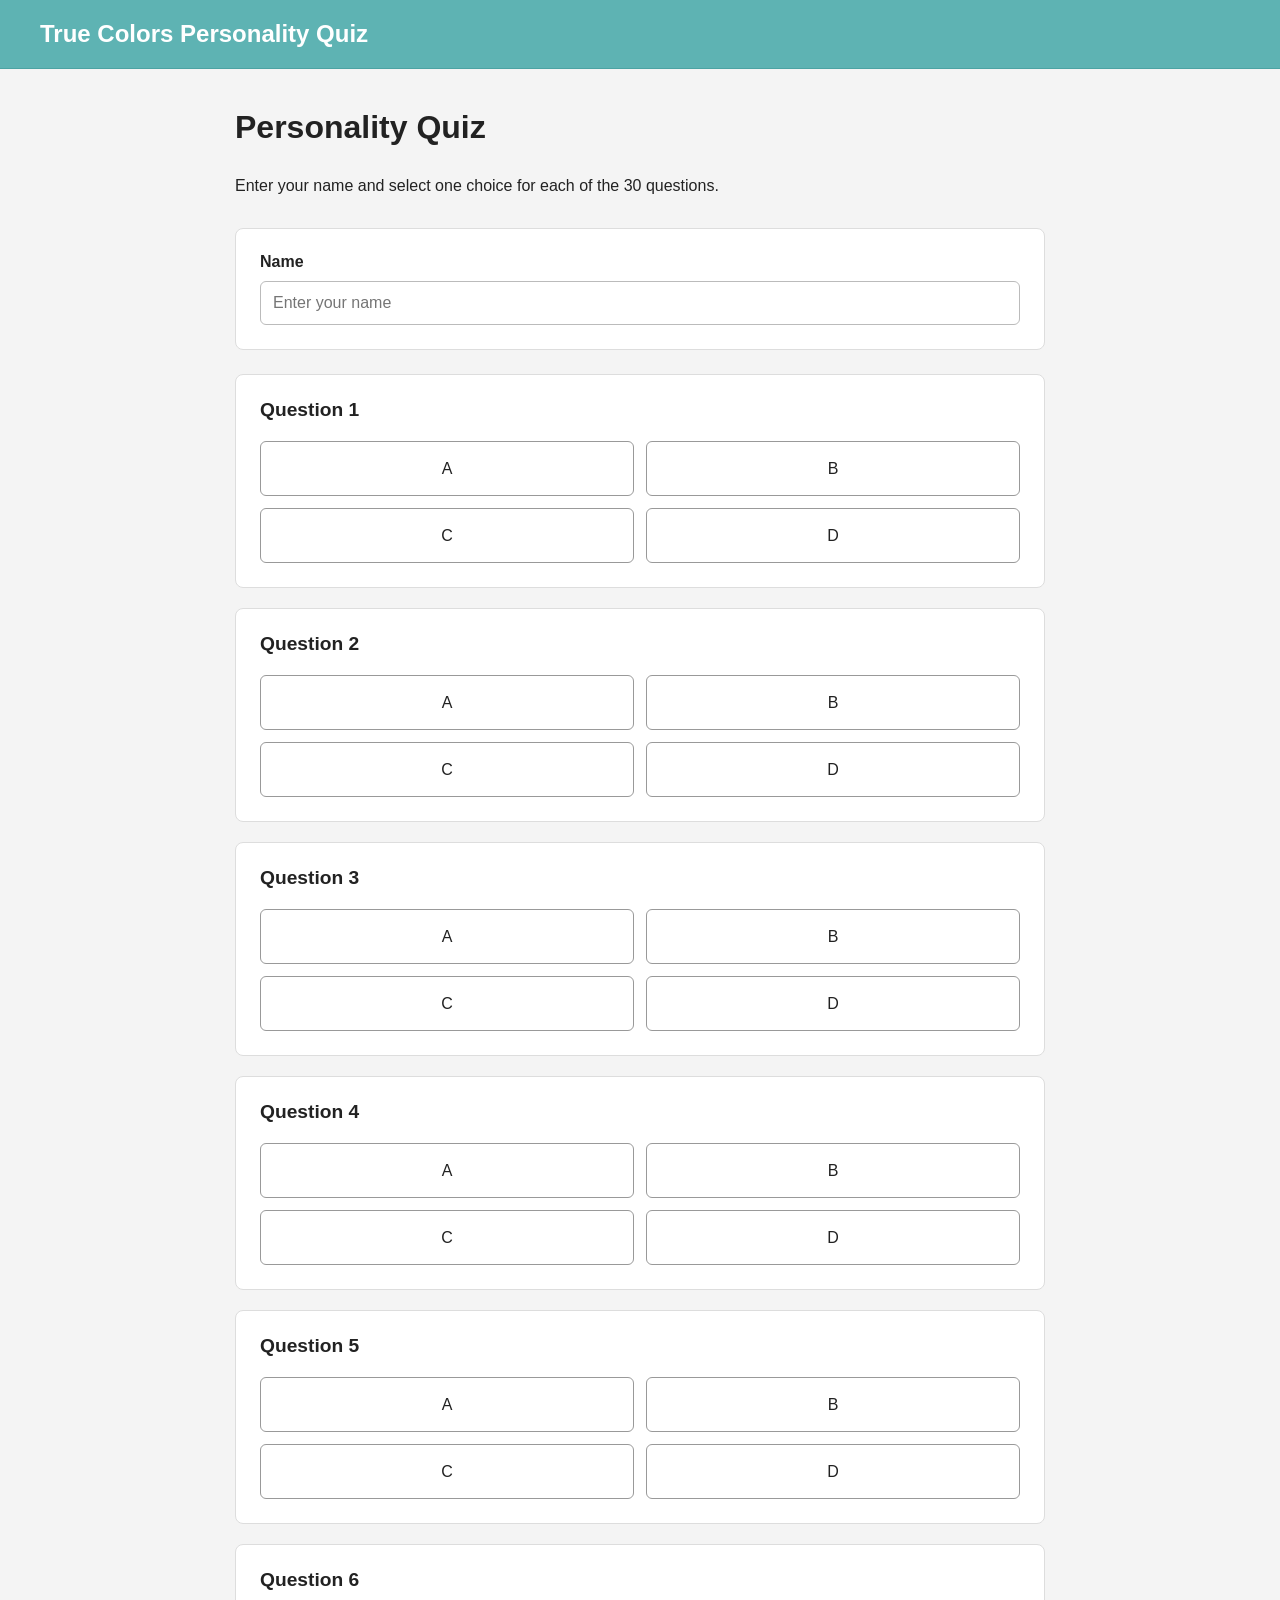
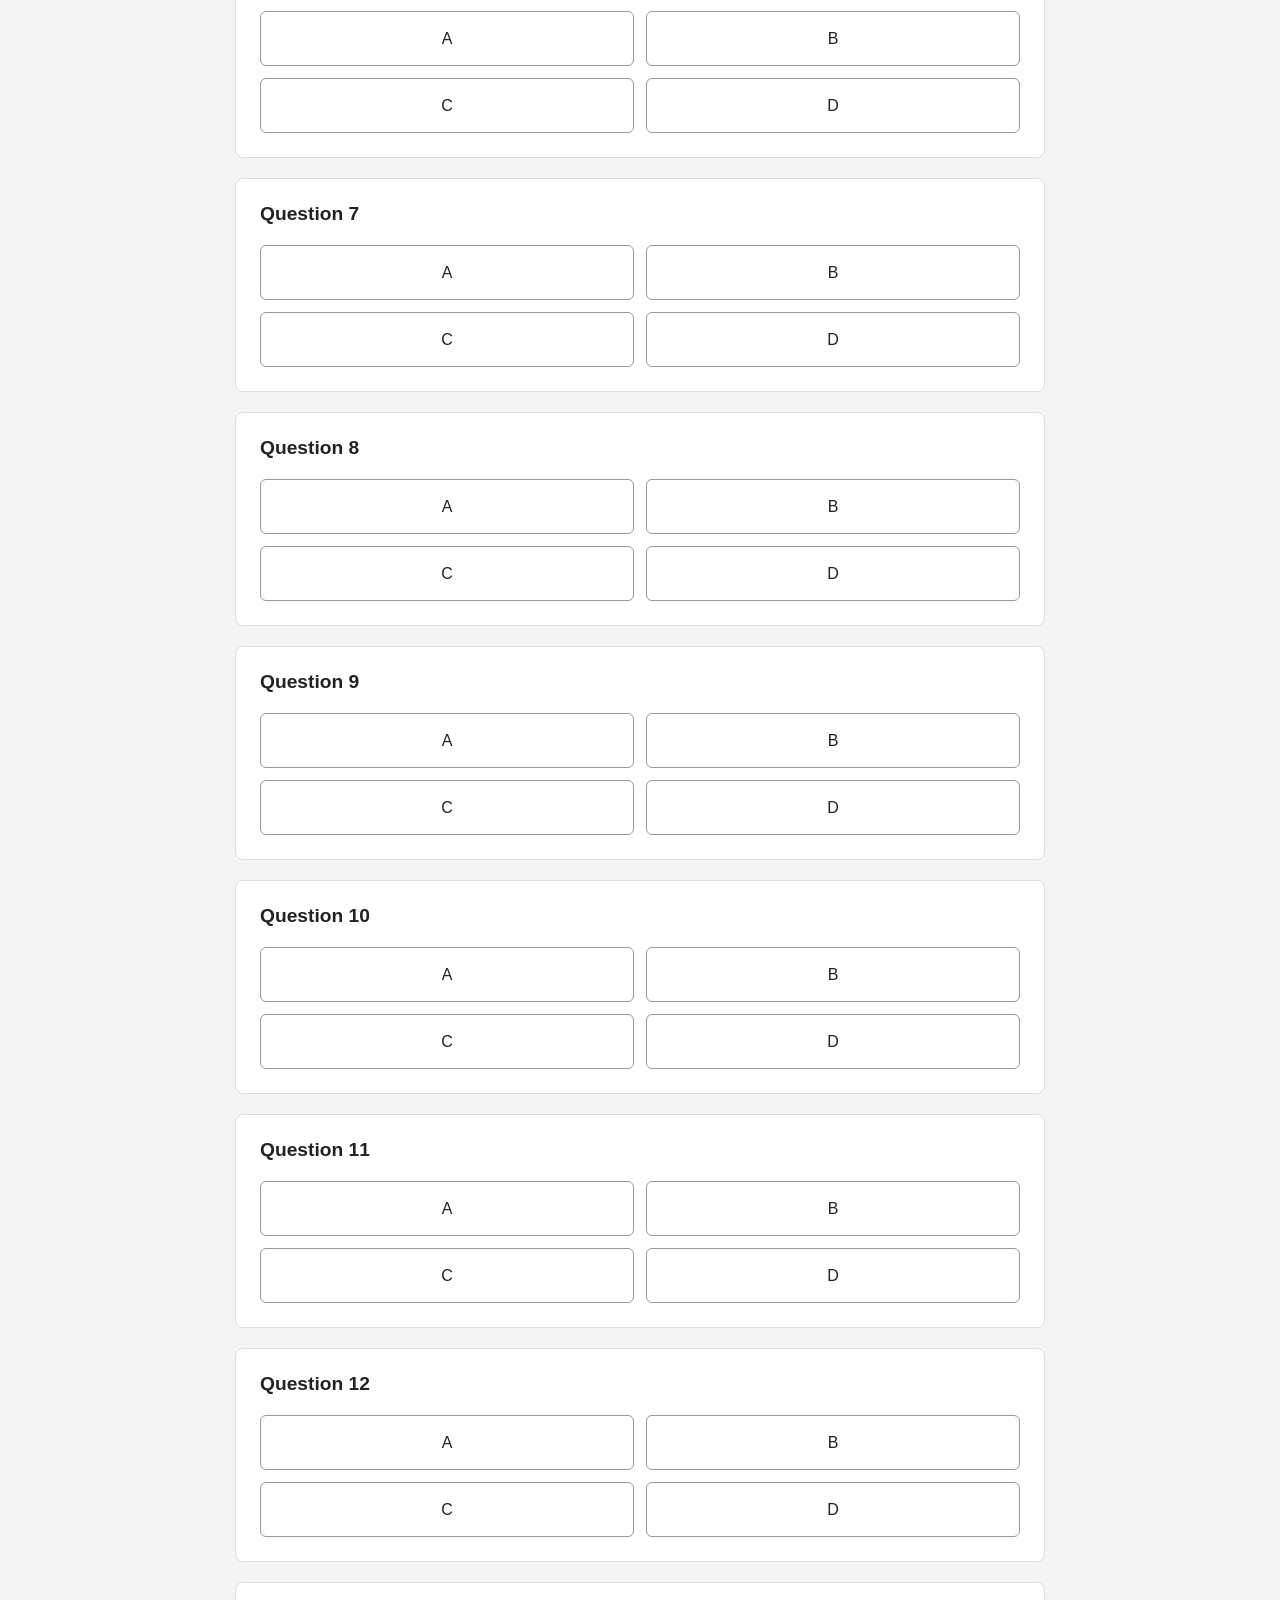
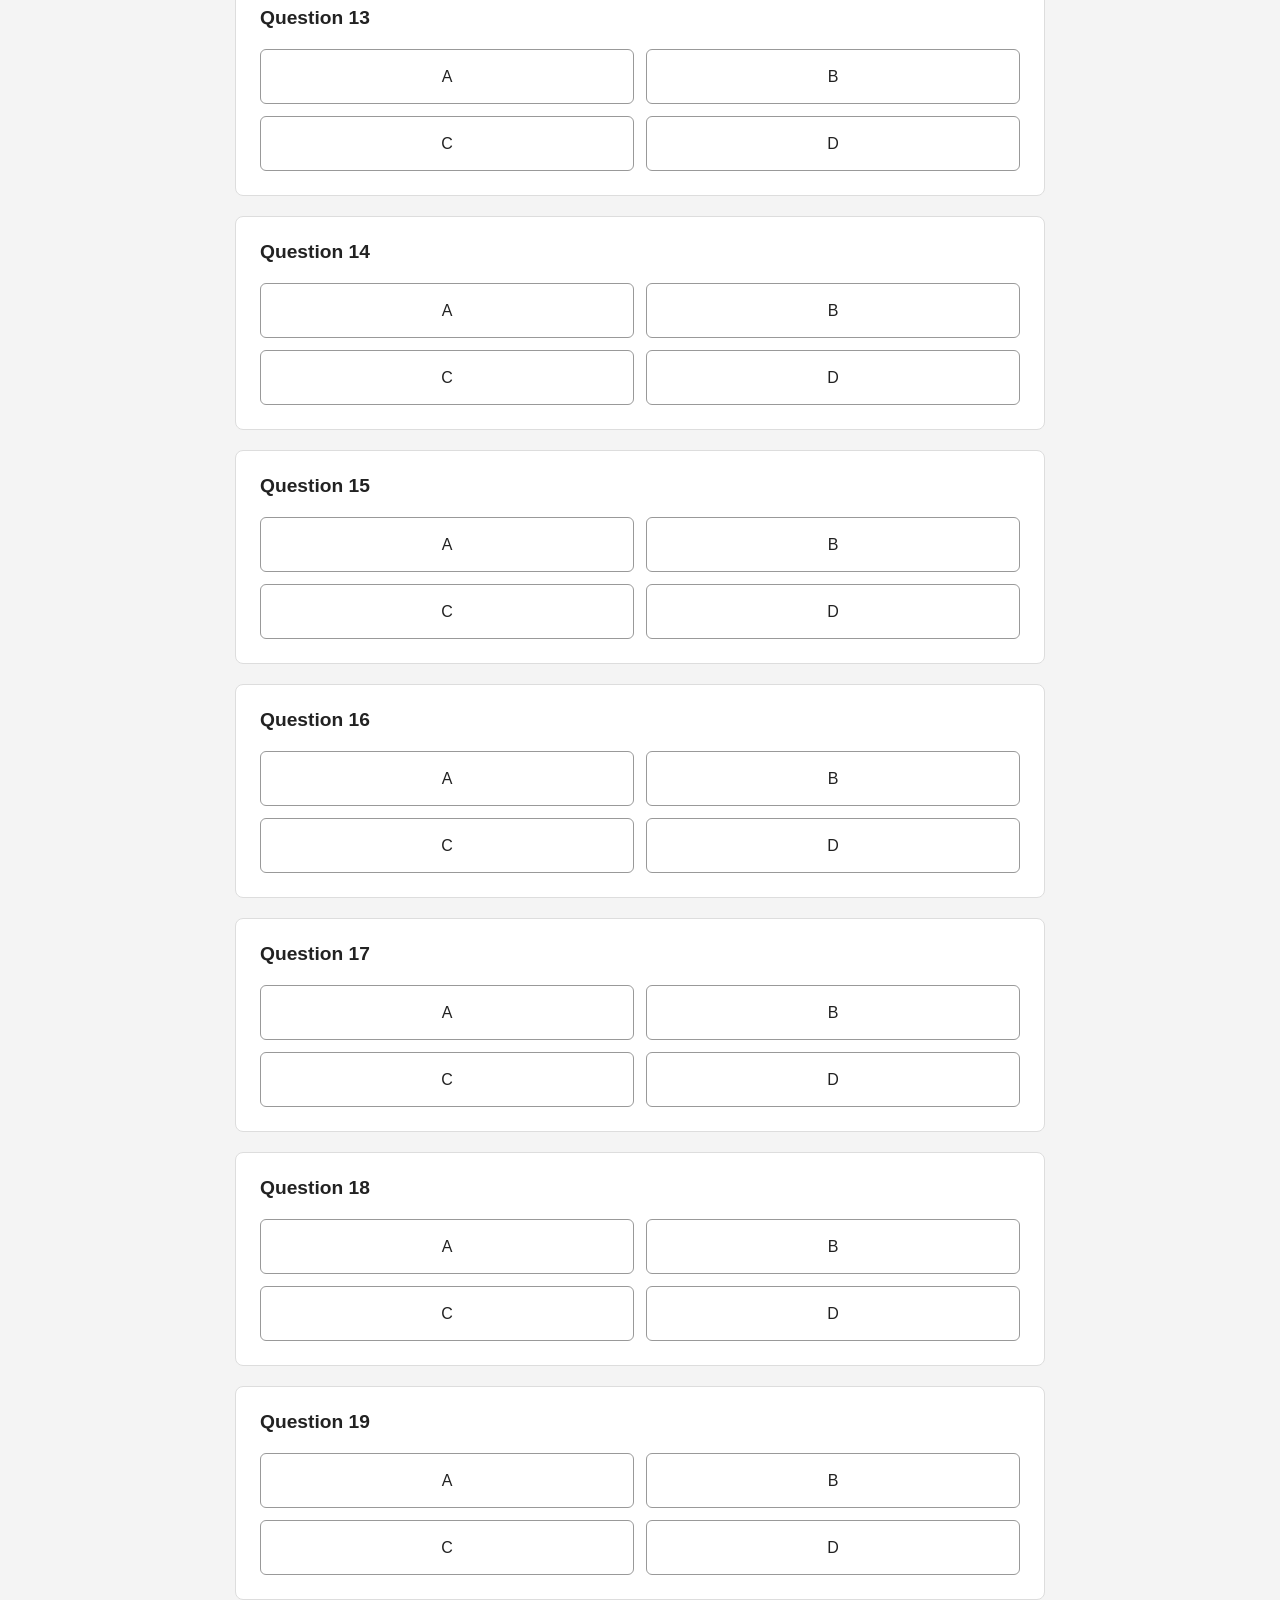
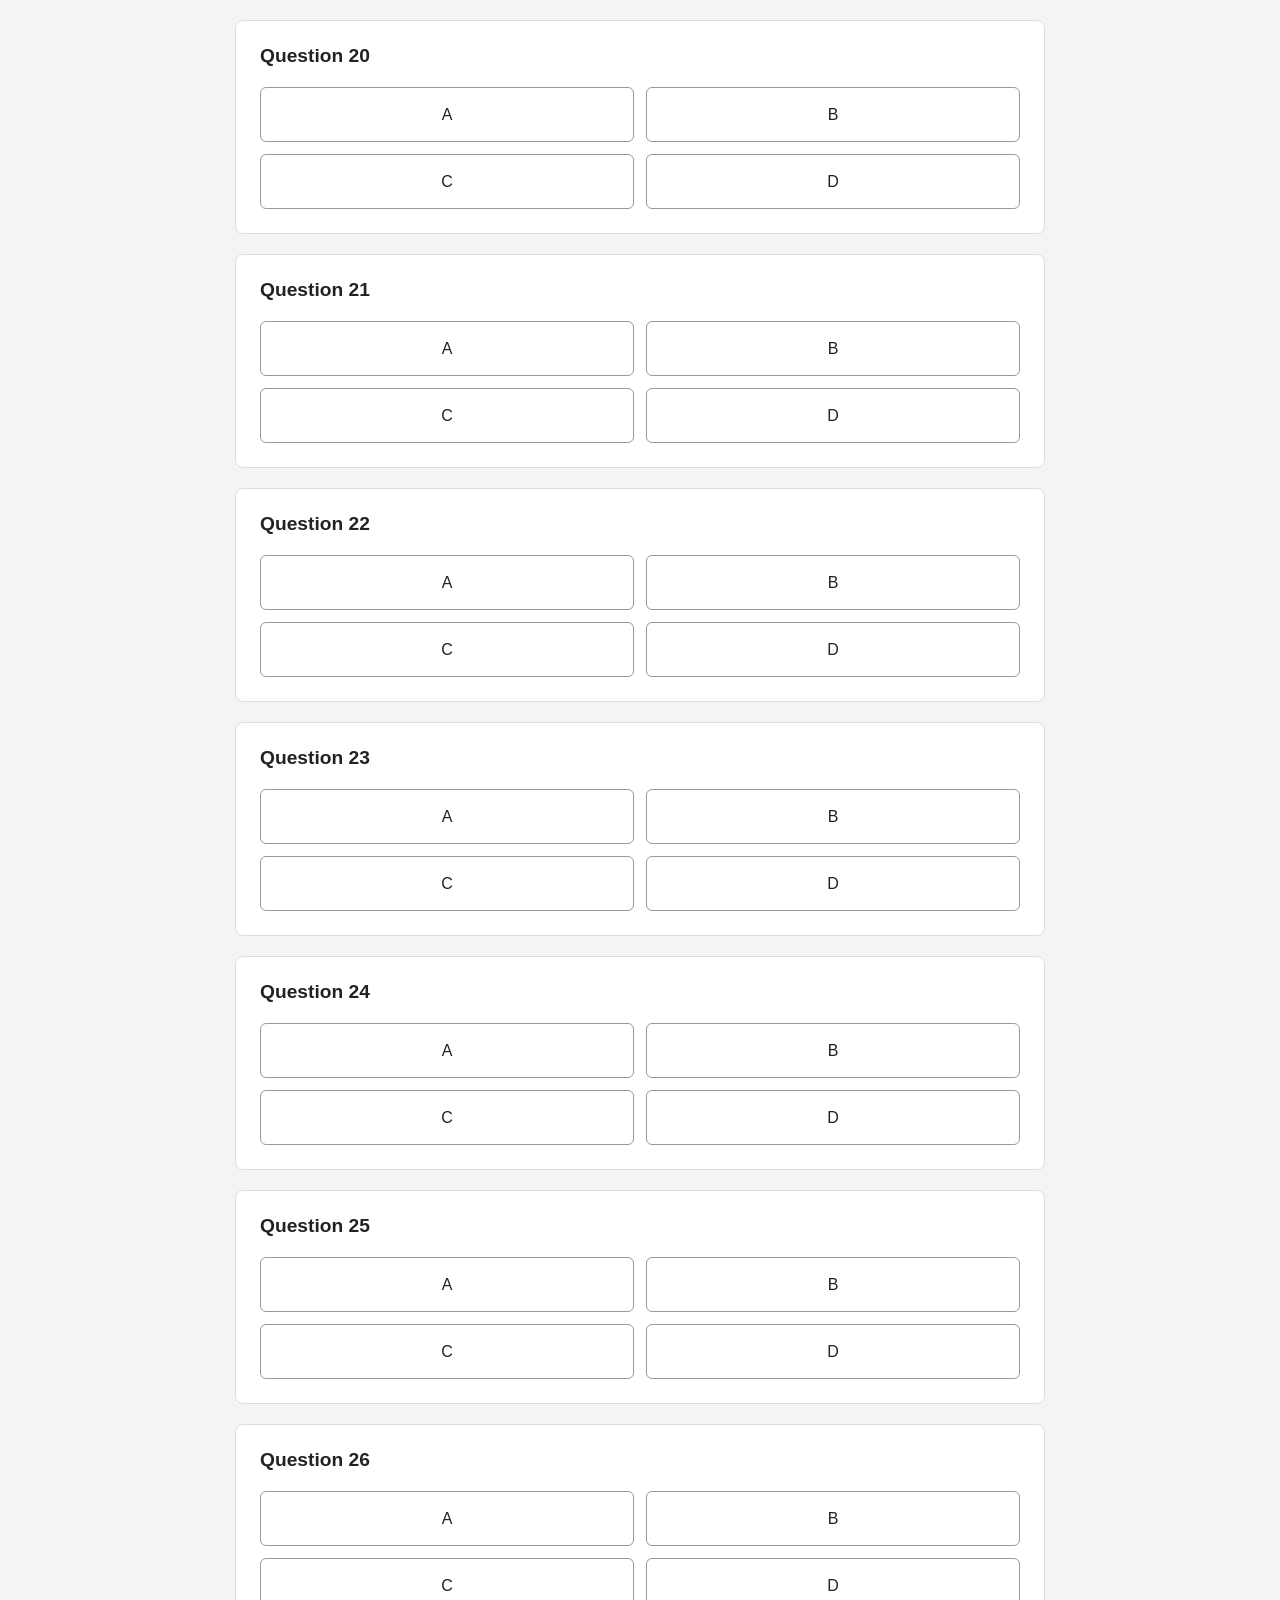
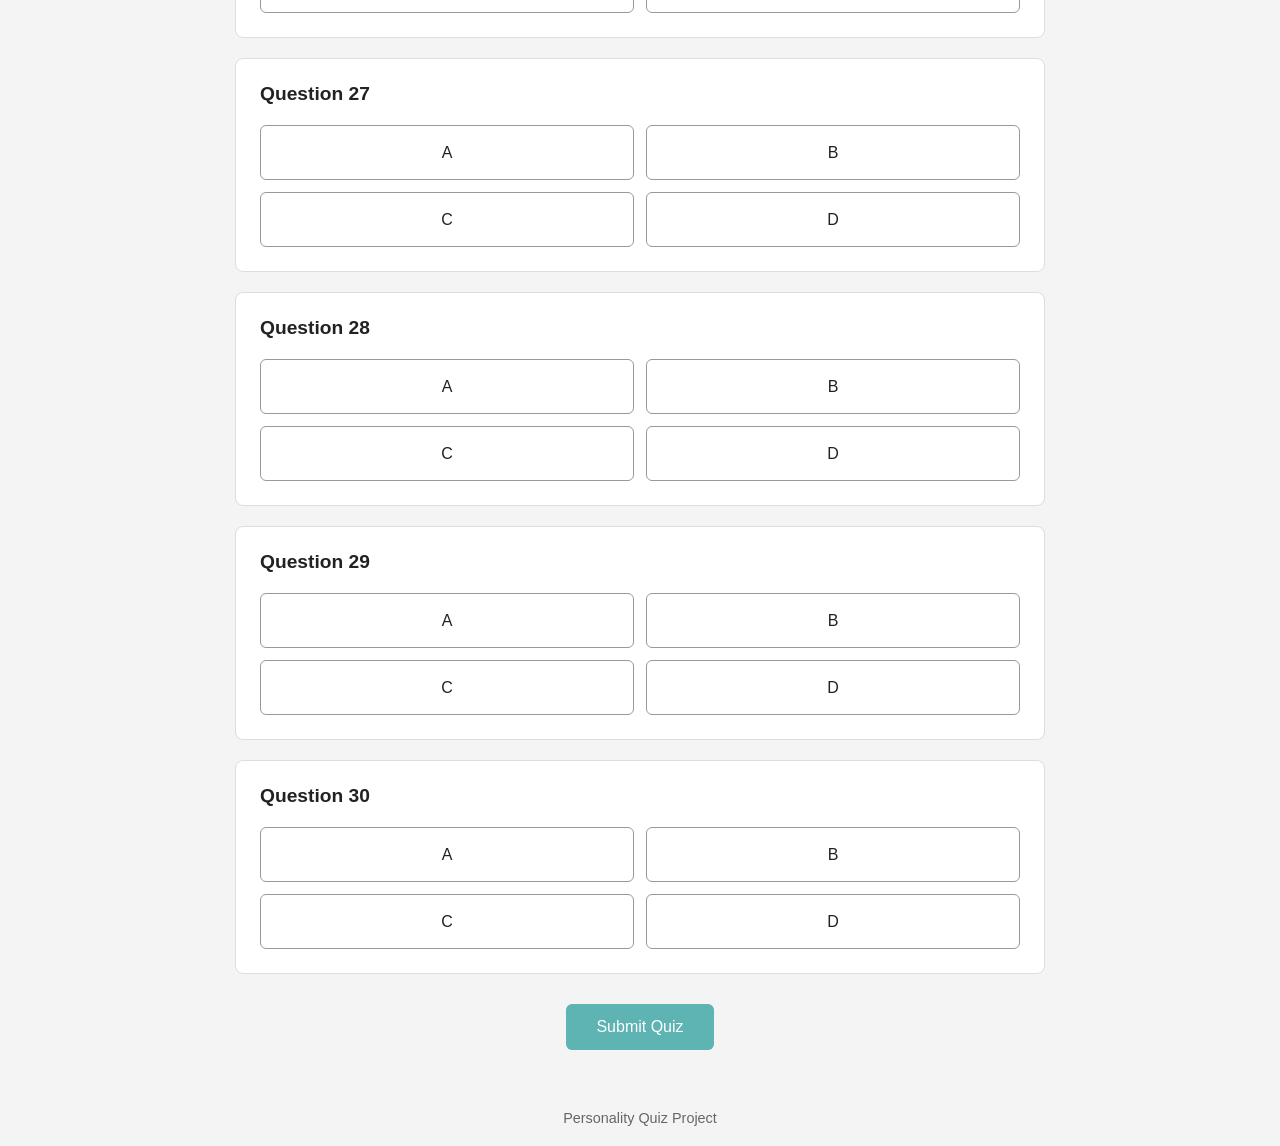
==== ui/quiz.html @ 46841b08 "Add mockup html files" ====
<!DOCTYPE html>
<html lang="en">
<head>
    <meta charset="UTF-8">
    <meta name="viewport" content="width=device-width, initial-scale=1.0">
    <title>True Colors Personality Quiz</title>
    <link rel="stylesheet" href="styles.css">
</head>

<body>
    <header>
        <h1>True Colors Personality Quiz</h1>
    </header>
    <main class="quiz-main">
        <section class="quiz-heading">
            <h2>Personality Quiz</h2>
            <p>
                Enter your name and select one choice for each of the 30 questions.
            </p>
        </section>

        <section class="name-section">
            <label for="name">Name</label>
            <input type="text" id="name" name="name" placeholder="Enter your name">
        </section>
            <section class="question-card">
                <h2>Question 1</h2>

                <div class="choices">
                    <button type="button" class="choice-button">A</button>
                    <button type="button" class="choice-button">B</button>
                    <button type="button" class="choice-button">C</button>
                    <button type="button" class="choice-button">D</button>
                </div>
            </section>

            <section class="question-card">
                <h2>Question 2</h2>

                <div class="choices">
                    <button type="button" class="choice-button">A</button>
                    <button type="button" class="choice-button">B</button>
                    <button type="button" class="choice-button">C</button>
                    <button type="button" class="choice-button">D</button>
                </div>
            </section>

            <section class="question-card">
                <h2>Question 3</h2>

                <div class="choices">
                    <button type="button" class="choice-button">A</button>
                    <button type="button" class="choice-button">B</button>
                    <button type="button" class="choice-button">C</button>
                    <button type="button" class="choice-button">D</button>
                </div>
            </section>

            <section class="question-card">
                <h2>Question 4</h2>

                <div class="choices">
                    <button type="button" class="choice-button">A</button>
                    <button type="button" class="choice-button">B</button>
                    <button type="button" class="choice-button">C</button>
                    <button type="button" class="choice-button">D</button>
                </div>
            </section>

            <section class="question-card">
                <h2>Question 5</h2>

                <div class="choices">
                    <button type="button" class="choice-button">A</button>
                    <button type="button" class="choice-button">B</button>
                    <button type="button" class="choice-button">C</button>
                    <button type="button" class="choice-button">D</button>
                </div>
            </section>

            <section class="question-card">
                <h2>Question 6</h2>

                <div class="choices">
                    <button type="button" class="choice-button">A</button>
                    <button type="button" class="choice-button">B</button>
                    <button type="button" class="choice-button">C</button>
                    <button type="button" class="choice-button">D</button>
                </div>
            </section>

            <section class="question-card">
                <h2>Question 7</h2>

                <div class="choices">
                    <button type="button" class="choice-button">A</button>
                    <button type="button" class="choice-button">B</button>
                    <button type="button" class="choice-button">C</button>
                    <button type="button" class="choice-button">D</button>
                </div>
            </section>

            <section class="question-card">
                <h2>Question 8</h2>

                <div class="choices">
                    <button type="button" class="choice-button">A</button>
                    <button type="button" class="choice-button">B</button>
                    <button type="button" class="choice-button">C</button>
                    <button type="button" class="choice-button">D</button>
                </div>
            </section>

            <section class="question-card">
                <h2>Question 9</h2>

                <div class="choices">
                    <button type="button" class="choice-button">A</button>
                    <button type="button" class="choice-button">B</button>
                    <button type="button" class="choice-button">C</button>
                    <button type="button" class="choice-button">D</button>
                </div>
            </section>

            <section class="question-card">
                <h2>Question 10</h2>

                <div class="choices">
                    <button type="button" class="choice-button">A</button>
                    <button type="button" class="choice-button">B</button>
                    <button type="button" class="choice-button">C</button>
                    <button type="button" class="choice-button">D</button>
                </div>
            </section>

            <section class="question-card">
                <h2>Question 11</h2>

                <div class="choices">
                    <button type="button" class="choice-button">A</button>
                    <button type="button" class="choice-button">B</button>
                    <button type="button" class="choice-button">C</button>
                    <button type="button" class="choice-button">D</button>
                </div>
            </section>

            <section class="question-card">
                <h2>Question 12</h2>

                <div class="choices">
                    <button type="button" class="choice-button">A</button>
                    <button type="button" class="choice-button">B</button>
                    <button type="button" class="choice-button">C</button>
                    <button type="button" class="choice-button">D</button>
                </div>
            </section>

            <section class="question-card">
                <h2>Question 13</h2>

                <div class="choices">
                    <button type="button" class="choice-button">A</button>
                    <button type="button" class="choice-button">B</button>
                    <button type="button" class="choice-button">C</button>
                    <button type="button" class="choice-button">D</button>
                </div>
            </section>

            <section class="question-card">
                <h2>Question 14</h2>

                <div class="choices">
                    <button type="button" class="choice-button">A</button>
                    <button type="button" class="choice-button">B</button>
                    <button type="button" class="choice-button">C</button>
                    <button type="button" class="choice-button">D</button>
                </div>
            </section>

            <section class="question-card">
                <h2>Question 15</h2>

                <div class="choices">
                    <button type="button" class="choice-button">A</button>
                    <button type="button" class="choice-button">B</button>
                    <button type="button" class="choice-button">C</button>
                    <button type="button" class="choice-button">D</button>
                </div>
            </section>

            <section class="question-card">
                <h2>Question 16</h2>

                <div class="choices">
                    <button type="button" class="choice-button">A</button>
                    <button type="button" class="choice-button">B</button>
                    <button type="button" class="choice-button">C</button>
                    <button type="button" class="choice-button">D</button>
                </div>
            </section>

            <section class="question-card">
                <h2>Question 17</h2>

                <div class="choices">
                    <button type="button" class="choice-button">A</button>
                    <button type="button" class="choice-button">B</button>
                    <button type="button" class="choice-button">C</button>
                    <button type="button" class="choice-button">D</button>
                </div>
            </section>

            <section class="question-card">
                <h2>Question 18</h2>

                <div class="choices">
                    <button type="button" class="choice-button">A</button>
                    <button type="button" class="choice-button">B</button>
                    <button type="button" class="choice-button">C</button>
                    <button type="button" class="choice-button">D</button>
                </div>
            </section>

            <section class="question-card">
                <h2>Question 19</h2>

                <div class="choices">
                    <button type="button" class="choice-button">A</button>
                    <button type="button" class="choice-button">B</button>
                    <button type="button" class="choice-button">C</button>
                    <button type="button" class="choice-button">D</button>
                </div>
            </section>

            <section class="question-card">
                <h2>Question 20</h2>

                <div class="choices">
                    <button type="button" class="choice-button">A</button>
                    <button type="button" class="choice-button">B</button>
                    <button type="button" class="choice-button">C</button>
                    <button type="button" class="choice-button">D</button>
                </div>
            </section>

            <section class="question-card">
                <h2>Question 21</h2>

                <div class="choices">
                    <button type="button" class="choice-button">A</button>
                    <button type="button" class="choice-button">B</button>
                    <button type="button" class="choice-button">C</button>
                    <button type="button" class="choice-button">D</button>
                </div>
            </section>

            <section class="question-card">
                <h2>Question 22</h2>

                <div class="choices">
                    <button type="button" class="choice-button">A</button>
                    <button type="button" class="choice-button">B</button>
                    <button type="button" class="choice-button">C</button>
                    <button type="button" class="choice-button">D</button>
                </div>
            </section>

            <section class="question-card">
                <h2>Question 23</h2>

                <div class="choices">
                    <button type="button" class="choice-button">A</button>
                    <button type="button" class="choice-button">B</button>
                    <button type="button" class="choice-button">C</button>
                    <button type="button" class="choice-button">D</button>
                </div>
            </section>

            <section class="question-card">
                <h2>Question 24</h2>

                <div class="choices">
                    <button type="button" class="choice-button">A</button>
                    <button type="button" class="choice-button">B</button>
                    <button type="button" class="choice-button">C</button>
                    <button type="button" class="choice-button">D</button>
                </div>
            </section>

            <section class="question-card">
                <h2>Question 25</h2>

                <div class="choices">
                    <button type="button" class="choice-button">A</button>
                    <button type="button" class="choice-button">B</button>
                    <button type="button" class="choice-button">C</button>
                    <button type="button" class="choice-button">D</button>
                </div>
            </section>

            <section class="question-card">
                <h2>Question 26</h2>

                <div class="choices">
                    <button type="button" class="choice-button">A</button>
                    <button type="button" class="choice-button">B</button>
                    <button type="button" class="choice-button">C</button>
                    <button type="button" class="choice-button">D</button>
                </div>
            </section>

            <section class="question-card">
                <h2>Question 27</h2>

                <div class="choices">
                    <button type="button" class="choice-button">A</button>
                    <button type="button" class="choice-button">B</button>
                    <button type="button" class="choice-button">C</button>
                    <button type="button" class="choice-button">D</button>
                </div>
            </section>

            <section class="question-card">
                <h2>Question 28</h2>

                <div class="choices">
                    <button type="button" class="choice-button">A</button>
                    <button type="button" class="choice-button">B</button>
                    <button type="button" class="choice-button">C</button>
                    <button type="button" class="choice-button">D</button>
                </div>
            </section>

            <section class="question-card">
                <h2>Question 29</h2>

                <div class="choices">
                    <button type="button" class="choice-button">A</button>
                    <button type="button" class="choice-button">B</button>
                    <button type="button" class="choice-button">C</button>
                    <button type="button" class="choice-button">D</button>
                </div>
            </section>

            <section class="question-card">
                <h2>Question 30</h2>

                <div class="choices">
                    <button type="button" class="choice-button">A</button>
                    <button type="button" class="choice-button">B</button>
                    <button type="button" class="choice-button">C</button>
                    <button type="button" class="choice-button">D</button>
                </div>
            </section>

        <div class="submit-area">
            <button type="button" class="submit-button">Submit Quiz</button>
        </div>
    </main>

    <footer>
        Personality Quiz Project
    </footer>
</body>
</html>
---- ui/styles.css ----
* {
	box-sizing: border-box;
}

body {
	margin: 0;
	font-family: Arial, sans-serif;
	background-color: #f4f4f4;
	color: #222222;
}

header {
	background-color: #5eb3b3;
	border-bottom: 1px solid #4ca3a3;
	padding: 20px 40px;
}

header h1 {
	margin: 0;
	font-size: 1.5rem;
	color: #ffffff;
}

main {
	min-height: calc(100vh - 140px);
	display: flex;
	align-items: center;
	justify-content: center;
	padding: 40px 20px;
}

.welcome-card {
	width: 100%;
	max-width: 700px;
	background-color: #ffffff;
	border: 1px solid #dddddd;
	border-radius: 8px;
	padding: 40px;
	text-align: center;
}

.welcome-card h2 {
	margin-top: 0;
	font-size: 2rem;
}

.welcome-card p {
	line-height: 1.6;
	margin: 16px 0;
}

.quiz-details {
	margin: 30px 0;
	text-align: left;
}

.quiz-details h3 {
	margin-bottom: 10px;
}

.quiz-details ul {
	margin: 0;
	padding-left: 22px;
}

.quiz-details li {
	margin-bottom: 8px;
}

.start-button {
	display: inline-block;
	margin-top: 10px;
	padding: 12px 24px;
	border: none;
	border-radius: 6px;
	background-color: #5eb3b3;
	color: #ffffff;
	font-size: 1rem;
	cursor: default;
}

footer {
	text-align: center;
	padding: 20px;
	color: #666666;
	font-size: 0.9rem;
}

main {
	width: 100%;
	max-width: 850px;
	margin: 0 auto;
	padding: 40px 20px;
}

.quiz-main {
	display: block;
	min-height: 0;
}

.quiz-heading {
	margin-bottom: 30px;
}

.quiz-heading h2 {
	margin-top: 0;
	font-size: 2rem;
}

.quiz-heading p {
	line-height: 1.6;
}

.name-section {
	background-color: #ffffff;
	border: 1px solid #dddddd;
	border-radius: 8px;
	padding: 24px;
	margin-bottom: 24px;
}

.name-section label {
	display: block;
	font-weight: bold;
	margin-bottom: 10px;
}

.name-section input {
	width: 100%;
	padding: 12px;
	border: 1px solid #bbbbbb;
	border-radius: 6px;
	font-size: 1rem;
}

.question-card {
	background-color: #ffffff;
	border: 1px solid #dddddd;
	border-radius: 8px;
	padding: 24px;
	margin-bottom: 20px;
}

.question-card h2 {
	margin-top: 0;
	margin-bottom: 20px;
	font-size: 1.2rem;
}

.choices {
	display: grid;
	grid-template-columns: repeat(2, 1fr);
	gap: 12px;
}

.choice-button {
	min-height: 55px;
	padding: 12px;
	border: 1px solid #999999;
	border-radius: 6px;
	background-color: #ffffff;
	color: #222222;
	font-size: 1rem;
	cursor: default;
}

.submit-area {
	text-align: center;
	margin-top: 30px;
}

.submit-button {
	padding: 14px 30px;
	border: none;
	border-radius: 6px;
	background-color: #5eb3b3;
	color: #ffffff;
	font-size: 1rem;
	cursor: default;
}

@media (max-width: 600px) {
	header {
		padding: 18px 20px;
	}

	.choices {
		grid-template-columns: repeat(2, 1fr);
	}
}

.results-main {
	display: flex;
	align-items: center;
	justify-content: center;
	min-height: calc(100vh - 140px);
}

.results-card {
	width: 100%;
	max-width: 700px;
	background-color: #ffffff;
	border: 1px solid #dddddd;
	border-radius: 8px;
	padding: 40px;
	text-align: center;
}

.results-card h2 {
	margin-top: 0;
	margin-bottom: 16px;
	font-size: 2rem;
}

.personality-result {
	margin: 24px 0;
	font-size: 2.2rem;
	color: #5eb3b3;
}

.results-card p {
	line-height: 1.6;
	margin: 16px 0;
}

.stats-button {
	display: inline-block;
	margin-top: 20px;
	padding: 12px 24px;
	border: none;
	border-radius: 6px;
	background-color: #5eb3b3;
	color: #ffffff;
	font-size: 1rem;
	cursor: default;
}

.statistics-main {
	display: block;
	width: 100%;
	max-width: 900px;
	margin: 0 auto;
	padding: 40px 20px;
}

.statistics-heading {
	text-align: center;
	margin-bottom: 30px;
}

.statistics-heading h2 {
	margin-top: 0;
	font-size: 2rem;
}

.statistics-heading p {
	line-height: 1.6;
}

.statistics-grid {
	display: grid;
	grid-template-columns: repeat(2, 1fr);
	gap: 20px;
}

.stat-card {
	background-color: #ffffff;
	border: 1px solid #dddddd;
	border-radius: 8px;
	padding: 28px;
	text-align: center;
}

.stat-card h3 {
	margin-top: 0;
	margin-bottom: 12px;
	font-size: 1.5rem;
}

.stat-percentage {
	margin: 0;
	font-size: 2.4rem;
	font-weight: bold;
}

.blue-stat {
	border-top: 6px solid #4f86c6;
}

.green-stat {
	border-top: 6px solid #5aa469;
}

.yellow-stat {
	border-top: 6px solid #e0b84f;
}

.orange-stat {
	border-top: 6px solid #e58b45;
}

.statistics-note {
	margin-top: 30px;
	text-align: center;
	color: #666666;
}

@media (max-width: 600px) {
	.statistics-grid {
		grid-template-columns: 1fr;
	}
}
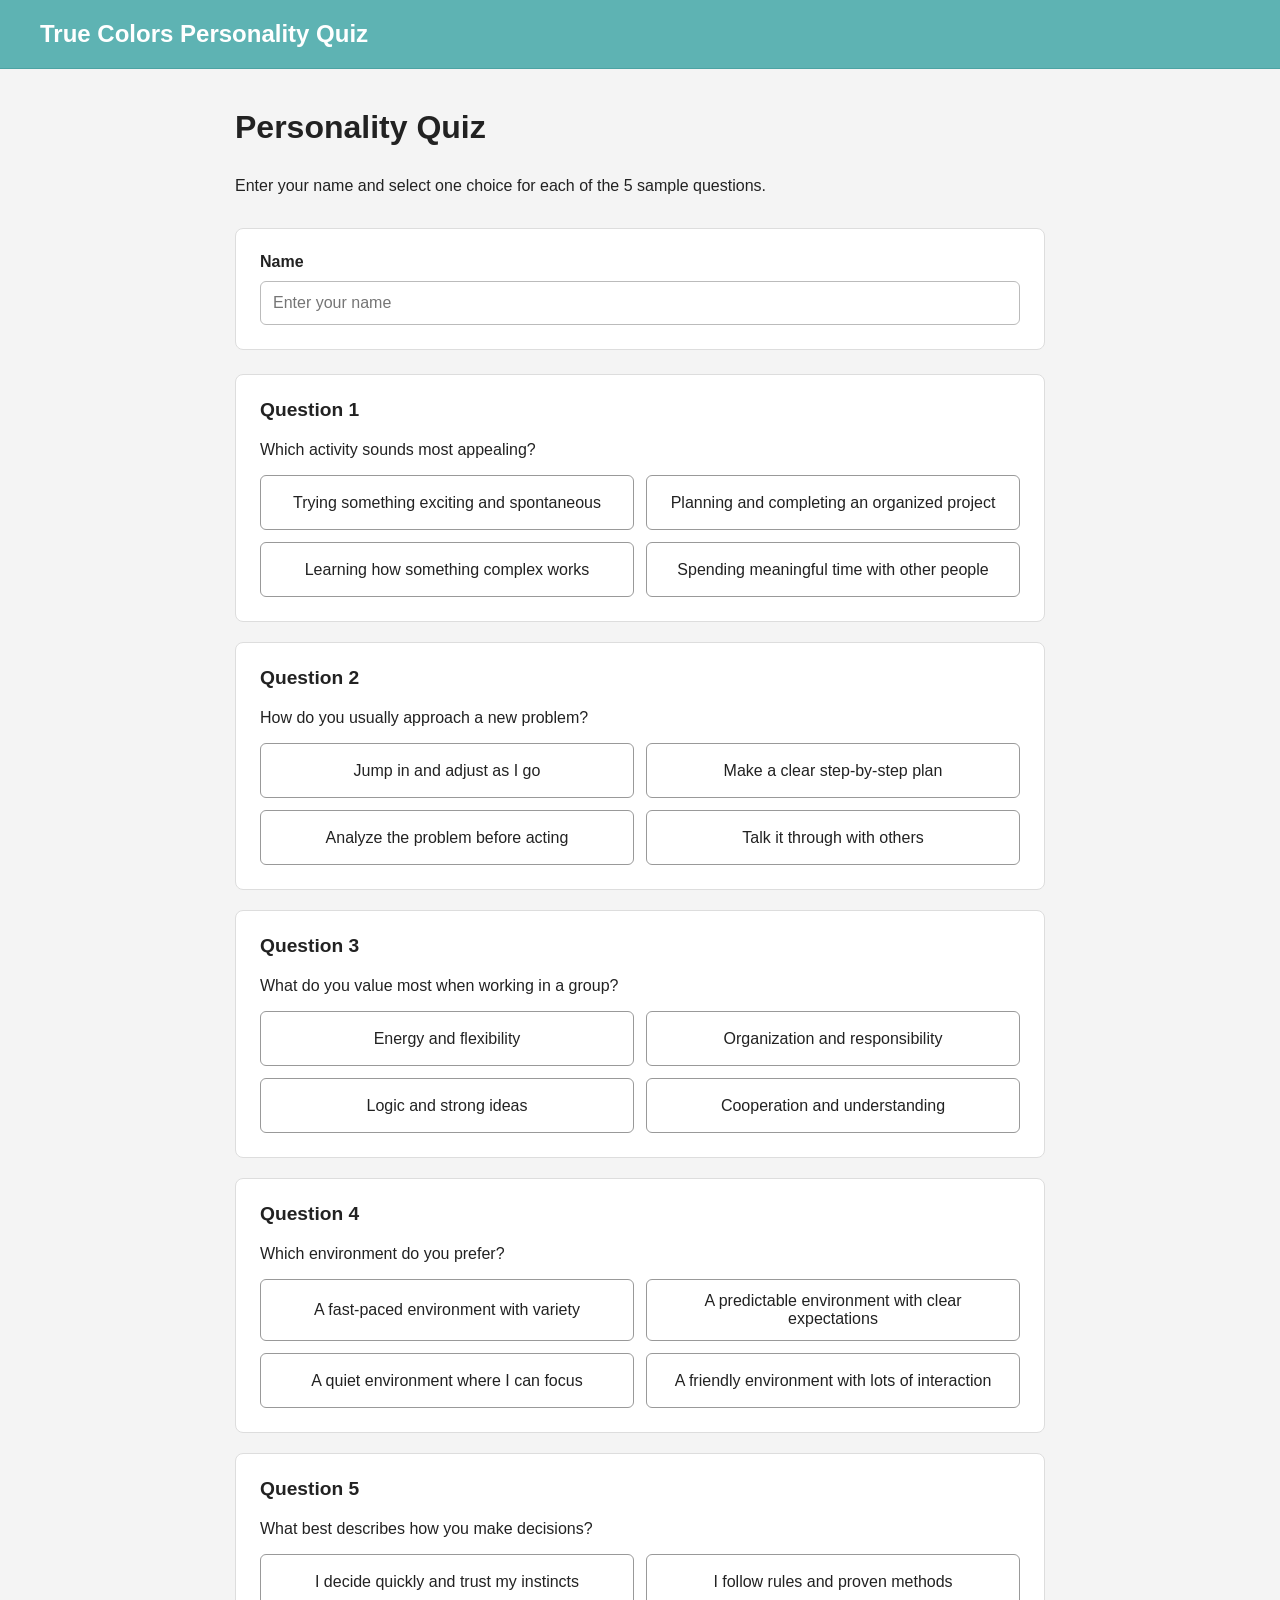
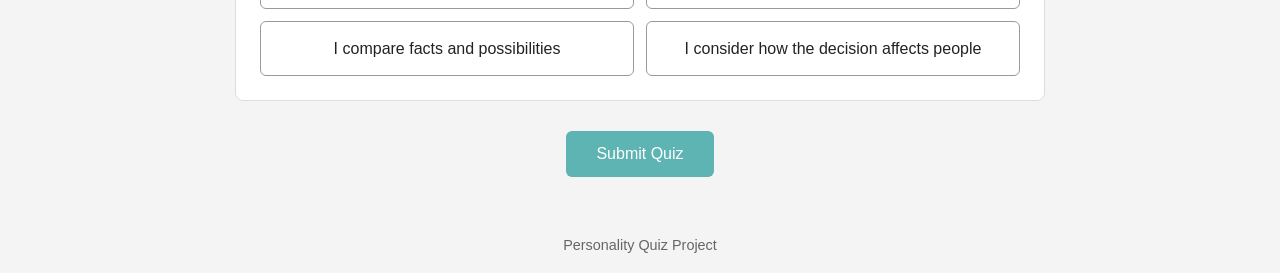
==== commit 14cf18d1: "added quiz data to quiz.html" ====
--- a/ui/quiz.html
+++ b/ui/quiz.html
@@ -15,7 +15,7 @@
         <section class="quiz-heading">
             <h2>Personality Quiz</h2>
             <p>
-                Enter your name and select one choice for each of the 30 questions.
+                Enter your name and select one choice for each of the 5 sample questions.
             </p>
         </section>
 
@@ -25,331 +25,61 @@
         </section>
             <section class="question-card">
                 <h2>Question 1</h2>
+                <p>Which activity sounds most appealing?</p>
 
                 <div class="choices">
-                    <button type="button" class="choice-button">A</button>
-                    <button type="button" class="choice-button">B</button>
-                    <button type="button" class="choice-button">C</button>
-                    <button type="button" class="choice-button">D</button>
+                    <button type="button" class="choice-button">Trying something exciting and spontaneous</button>
+                    <button type="button" class="choice-button">Planning and completing an organized project</button>
+                    <button type="button" class="choice-button">Learning how something complex works</button>
+                    <button type="button" class="choice-button">Spending meaningful time with other people</button>
                 </div>
             </section>
 
             <section class="question-card">
                 <h2>Question 2</h2>
+                <p>How do you usually approach a new problem?</p>
 
                 <div class="choices">
-                    <button type="button" class="choice-button">A</button>
-                    <button type="button" class="choice-button">B</button>
-                    <button type="button" class="choice-button">C</button>
-                    <button type="button" class="choice-button">D</button>
+                    <button type="button" class="choice-button">Jump in and adjust as I go</button>
+                    <button type="button" class="choice-button">Make a clear step-by-step plan</button>
+                    <button type="button" class="choice-button">Analyze the problem before acting</button>
+                    <button type="button" class="choice-button">Talk it through with others</button>
                 </div>
             </section>
 
             <section class="question-card">
                 <h2>Question 3</h2>
+                <p>What do you value most when working in a group?</p>
 
                 <div class="choices">
-                    <button type="button" class="choice-button">A</button>
-                    <button type="button" class="choice-button">B</button>
-                    <button type="button" class="choice-button">C</button>
-                    <button type="button" class="choice-button">D</button>
+                    <button type="button" class="choice-button">Energy and flexibility</button>
+                    <button type="button" class="choice-button">Organization and responsibility</button>
+                    <button type="button" class="choice-button">Logic and strong ideas</button>
+                    <button type="button" class="choice-button">Cooperation and understanding</button>
                 </div>
             </section>
 
             <section class="question-card">
                 <h2>Question 4</h2>
+                <p>Which environment do you prefer?</p>
 
                 <div class="choices">
-                    <button type="button" class="choice-button">A</button>
-                    <button type="button" class="choice-button">B</button>
-                    <button type="button" class="choice-button">C</button>
-                    <button type="button" class="choice-button">D</button>
+                    <button type="button" class="choice-button">A fast-paced environment with variety</button>
+                    <button type="button" class="choice-button">A predictable environment with clear expectations</button>
+                    <button type="button" class="choice-button">A quiet environment where I can focus</button>
+                    <button type="button" class="choice-button">A friendly environment with lots of interaction</button>
                 </div>
             </section>
 
             <section class="question-card">
                 <h2>Question 5</h2>
+                <p>What best describes how you make decisions?</p>
 
                 <div class="choices">
-                    <button type="button" class="choice-button">A</button>
-                    <button type="button" class="choice-button">B</button>
-                    <button type="button" class="choice-button">C</button>
-                    <button type="button" class="choice-button">D</button>
-                </div>
-            </section>
-
-            <section class="question-card">
-                <h2>Question 6</h2>
-
-                <div class="choices">
-                    <button type="button" class="choice-button">A</button>
-                    <button type="button" class="choice-button">B</button>
-                    <button type="button" class="choice-button">C</button>
-                    <button type="button" class="choice-button">D</button>
-                </div>
-            </section>
-
-            <section class="question-card">
-                <h2>Question 7</h2>
-
-                <div class="choices">
-                    <button type="button" class="choice-button">A</button>
-                    <button type="button" class="choice-button">B</button>
-                    <button type="button" class="choice-button">C</button>
-                    <button type="button" class="choice-button">D</button>
-                </div>
-            </section>
-
-            <section class="question-card">
-                <h2>Question 8</h2>
-
-                <div class="choices">
-                    <button type="button" class="choice-button">A</button>
-                    <button type="button" class="choice-button">B</button>
-                    <button type="button" class="choice-button">C</button>
-                    <button type="button" class="choice-button">D</button>
-                </div>
-            </section>
-
-            <section class="question-card">
-                <h2>Question 9</h2>
-
-                <div class="choices">
-                    <button type="button" class="choice-button">A</button>
-                    <button type="button" class="choice-button">B</button>
-                    <button type="button" class="choice-button">C</button>
-                    <button type="button" class="choice-button">D</button>
-                </div>
-            </section>
-
-            <section class="question-card">
-                <h2>Question 10</h2>
-
-                <div class="choices">
-                    <button type="button" class="choice-button">A</button>
-                    <button type="button" class="choice-button">B</button>
-                    <button type="button" class="choice-button">C</button>
-                    <button type="button" class="choice-button">D</button>
-                </div>
-            </section>
-
-            <section class="question-card">
-                <h2>Question 11</h2>
-
-                <div class="choices">
-                    <button type="button" class="choice-button">A</button>
-                    <button type="button" class="choice-button">B</button>
-                    <button type="button" class="choice-button">C</button>
-                    <button type="button" class="choice-button">D</button>
-                </div>
-            </section>
-
-            <section class="question-card">
-                <h2>Question 12</h2>
-
-                <div class="choices">
-                    <button type="button" class="choice-button">A</button>
-                    <button type="button" class="choice-button">B</button>
-                    <button type="button" class="choice-button">C</button>
-                    <button type="button" class="choice-button">D</button>
-                </div>
-            </section>
-
-            <section class="question-card">
-                <h2>Question 13</h2>
-
-                <div class="choices">
-                    <button type="button" class="choice-button">A</button>
-                    <button type="button" class="choice-button">B</button>
-                    <button type="button" class="choice-button">C</button>
-                    <button type="button" class="choice-button">D</button>
-                </div>
-            </section>
-
-            <section class="question-card">
-                <h2>Question 14</h2>
-
-                <div class="choices">
-                    <button type="button" class="choice-button">A</button>
-                    <button type="button" class="choice-button">B</button>
-                    <button type="button" class="choice-button">C</button>
-                    <button type="button" class="choice-button">D</button>
-                </div>
-            </section>
-
-            <section class="question-card">
-                <h2>Question 15</h2>
-
-                <div class="choices">
-                    <button type="button" class="choice-button">A</button>
-                    <button type="button" class="choice-button">B</button>
-                    <button type="button" class="choice-button">C</button>
-                    <button type="button" class="choice-button">D</button>
-                </div>
-            </section>
-
-            <section class="question-card">
-                <h2>Question 16</h2>
-
-                <div class="choices">
-                    <button type="button" class="choice-button">A</button>
-                    <button type="button" class="choice-button">B</button>
-                    <button type="button" class="choice-button">C</button>
-                    <button type="button" class="choice-button">D</button>
-                </div>
-            </section>
-
-            <section class="question-card">
-                <h2>Question 17</h2>
-
-                <div class="choices">
-                    <button type="button" class="choice-button">A</button>
-                    <button type="button" class="choice-button">B</button>
-                    <button type="button" class="choice-button">C</button>
-                    <button type="button" class="choice-button">D</button>
-                </div>
-            </section>
-
-            <section class="question-card">
-                <h2>Question 18</h2>
-
-                <div class="choices">
-                    <button type="button" class="choice-button">A</button>
-                    <button type="button" class="choice-button">B</button>
-                    <button type="button" class="choice-button">C</button>
-                    <button type="button" class="choice-button">D</button>
-                </div>
-            </section>
-
-            <section class="question-card">
-                <h2>Question 19</h2>
-
-                <div class="choices">
-                    <button type="button" class="choice-button">A</button>
-                    <button type="button" class="choice-button">B</button>
-                    <button type="button" class="choice-button">C</button>
-                    <button type="button" class="choice-button">D</button>
-                </div>
-            </section>
-
-            <section class="question-card">
-                <h2>Question 20</h2>
-
-                <div class="choices">
-                    <button type="button" class="choice-button">A</button>
-                    <button type="button" class="choice-button">B</button>
-                    <button type="button" class="choice-button">C</button>
-                    <button type="button" class="choice-button">D</button>
-                </div>
-            </section>
-
-            <section class="question-card">
-                <h2>Question 21</h2>
-
-                <div class="choices">
-                    <button type="button" class="choice-button">A</button>
-                    <button type="button" class="choice-button">B</button>
-                    <button type="button" class="choice-button">C</button>
-                    <button type="button" class="choice-button">D</button>
-                </div>
-            </section>
-
-            <section class="question-card">
-                <h2>Question 22</h2>
-
-                <div class="choices">
-                    <button type="button" class="choice-button">A</button>
-                    <button type="button" class="choice-button">B</button>
-                    <button type="button" class="choice-button">C</button>
-                    <button type="button" class="choice-button">D</button>
-                </div>
-            </section>
-
-            <section class="question-card">
-                <h2>Question 23</h2>
-
-                <div class="choices">
-                    <button type="button" class="choice-button">A</button>
-                    <button type="button" class="choice-button">B</button>
-                    <button type="button" class="choice-button">C</button>
-                    <button type="button" class="choice-button">D</button>
-                </div>
-            </section>
-
-            <section class="question-card">
-                <h2>Question 24</h2>
-
-                <div class="choices">
-                    <button type="button" class="choice-button">A</button>
-                    <button type="button" class="choice-button">B</button>
-                    <button type="button" class="choice-button">C</button>
-                    <button type="button" class="choice-button">D</button>
-                </div>
-            </section>
-
-            <section class="question-card">
-                <h2>Question 25</h2>
-
-                <div class="choices">
-                    <button type="button" class="choice-button">A</button>
-                    <button type="button" class="choice-button">B</button>
-                    <button type="button" class="choice-button">C</button>
-                    <button type="button" class="choice-button">D</button>
-                </div>
-            </section>
-
-            <section class="question-card">
-                <h2>Question 26</h2>
-
-                <div class="choices">
-                    <button type="button" class="choice-button">A</button>
-                    <button type="button" class="choice-button">B</button>
-                    <button type="button" class="choice-button">C</button>
-                    <button type="button" class="choice-button">D</button>
-                </div>
-            </section>
-
-            <section class="question-card">
-                <h2>Question 27</h2>
-
-                <div class="choices">
-                    <button type="button" class="choice-button">A</button>
-                    <button type="button" class="choice-button">B</button>
-                    <button type="button" class="choice-button">C</button>
-                    <button type="button" class="choice-button">D</button>
-                </div>
-            </section>
-
-            <section class="question-card">
-                <h2>Question 28</h2>
-
-                <div class="choices">
-                    <button type="button" class="choice-button">A</button>
-                    <button type="button" class="choice-button">B</button>
-                    <button type="button" class="choice-button">C</button>
-                    <button type="button" class="choice-button">D</button>
-                </div>
-            </section>
-
-            <section class="question-card">
-                <h2>Question 29</h2>
-
-                <div class="choices">
-                    <button type="button" class="choice-button">A</button>
-                    <button type="button" class="choice-button">B</button>
-                    <button type="button" class="choice-button">C</button>
-                    <button type="button" class="choice-button">D</button>
-                </div>
-            </section>
-
-            <section class="question-card">
-                <h2>Question 30</h2>
-
-                <div class="choices">
-                    <button type="button" class="choice-button">A</button>
-                    <button type="button" class="choice-button">B</button>
-                    <button type="button" class="choice-button">C</button>
-                    <button type="button" class="choice-button">D</button>
+                    <button type="button" class="choice-button">I decide quickly and trust my instincts</button>
+                    <button type="button" class="choice-button">I follow rules and proven methods</button>
+                    <button type="button" class="choice-button">I compare facts and possibilities</button>
+                    <button type="button" class="choice-button">I consider how the decision affects people</button>
                 </div>
             </section>
 
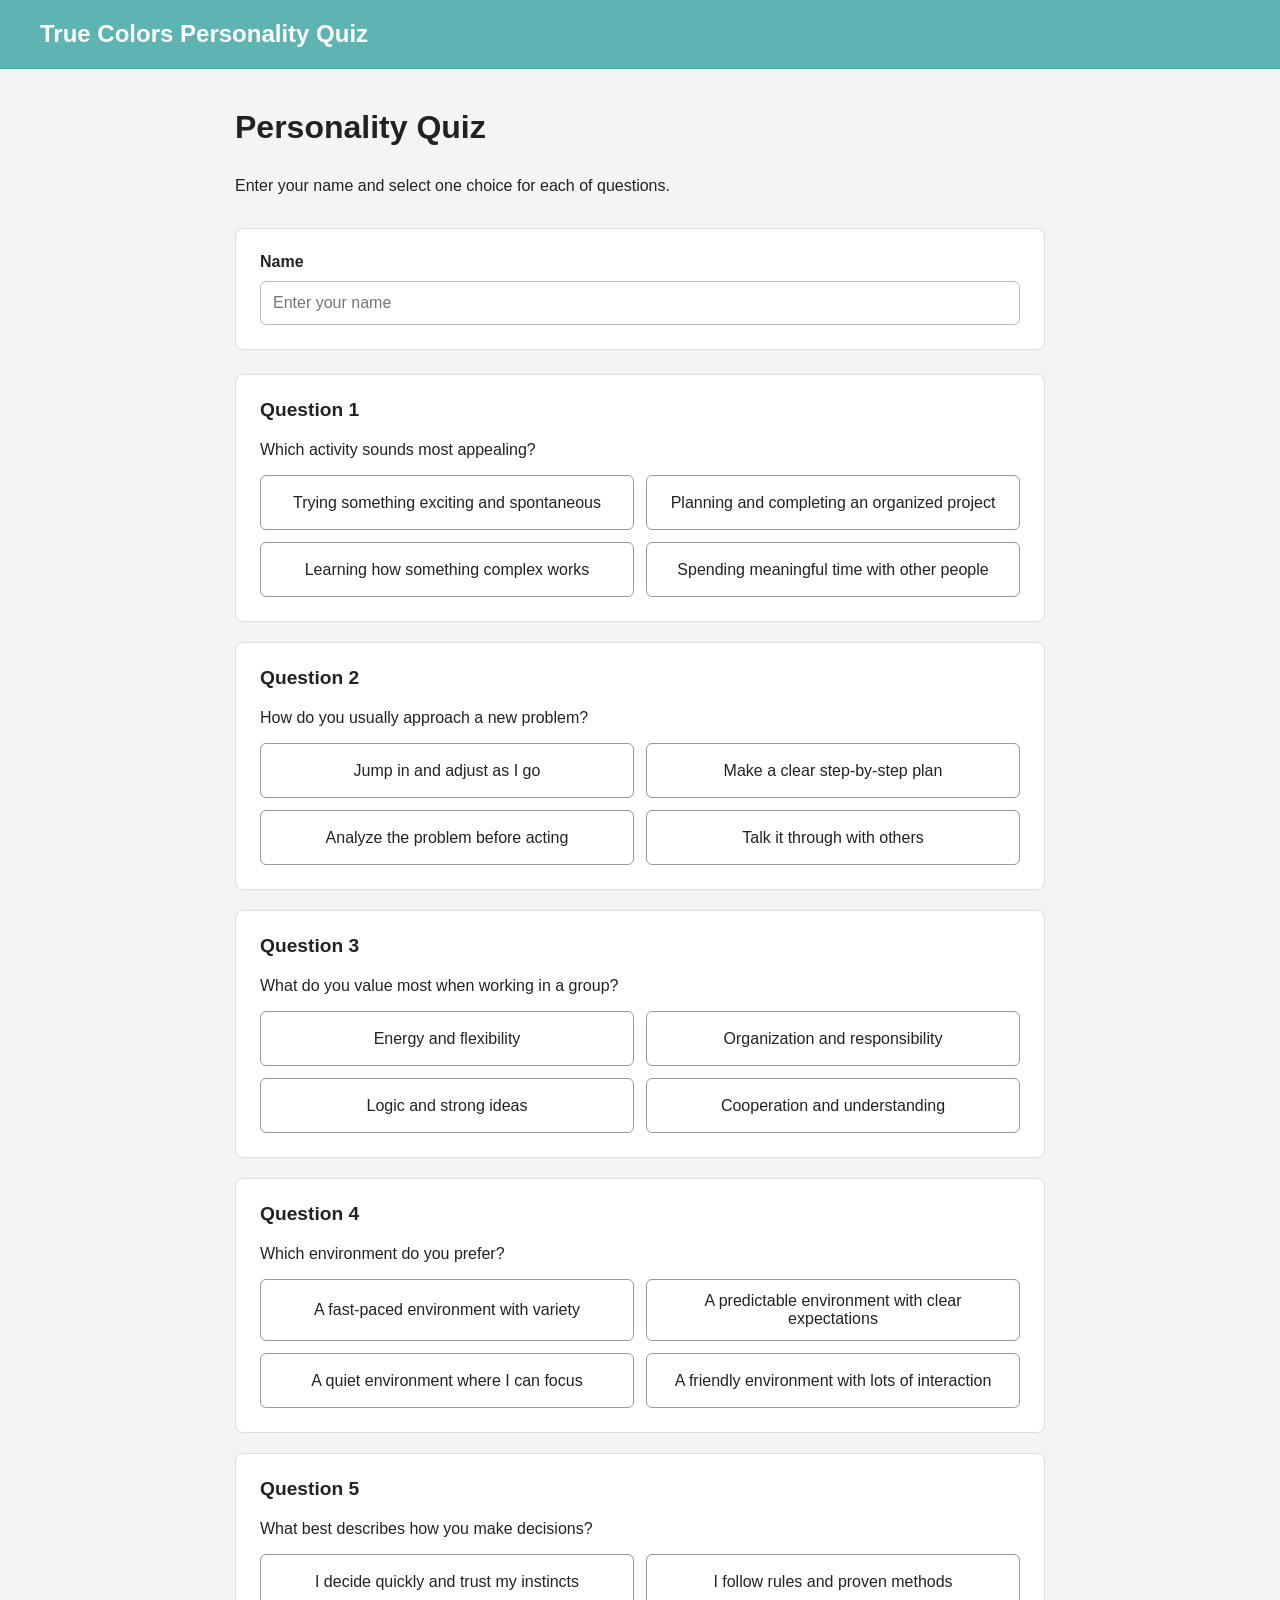
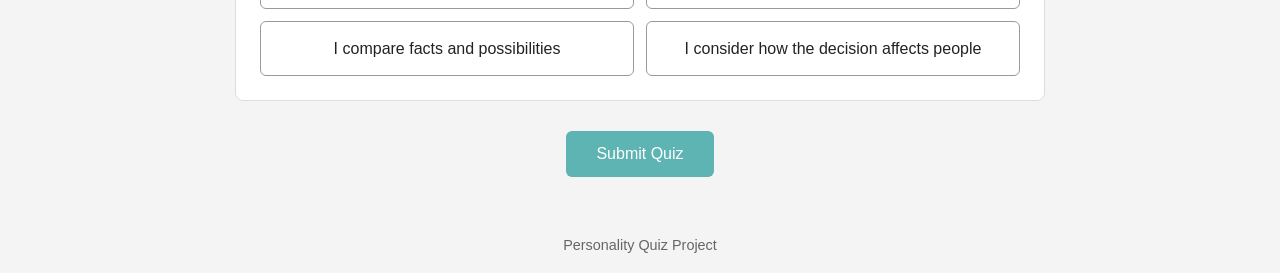
==== commit e58891cd: "fixed Gold and 10-question labels" ====
--- a/ui/quiz.html
+++ b/ui/quiz.html
@@ -15,7 +15,7 @@
         <section class="quiz-heading">
             <h2>Personality Quiz</h2>
             <p>
-                Enter your name and select one choice for each of the 5 sample questions.
+                Enter your name and select one choice for each of questions.
             </p>
         </section>
 
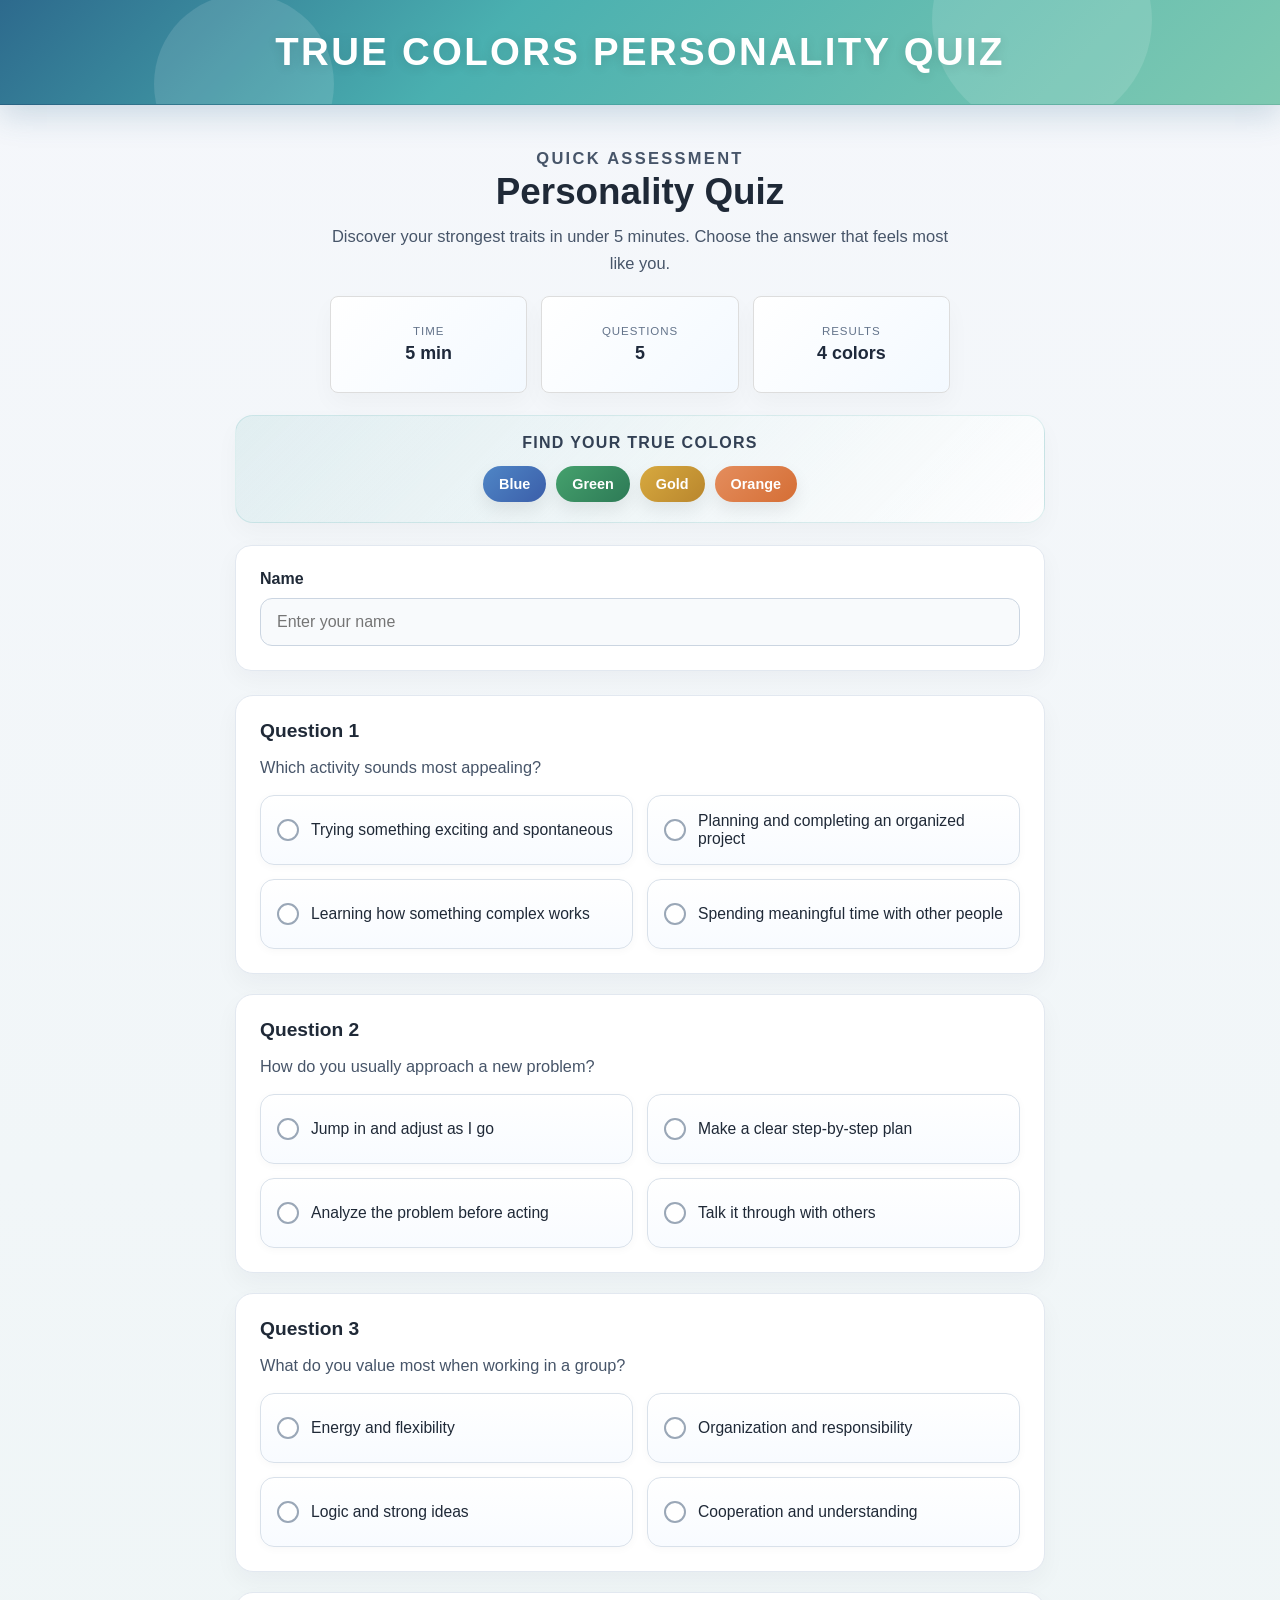
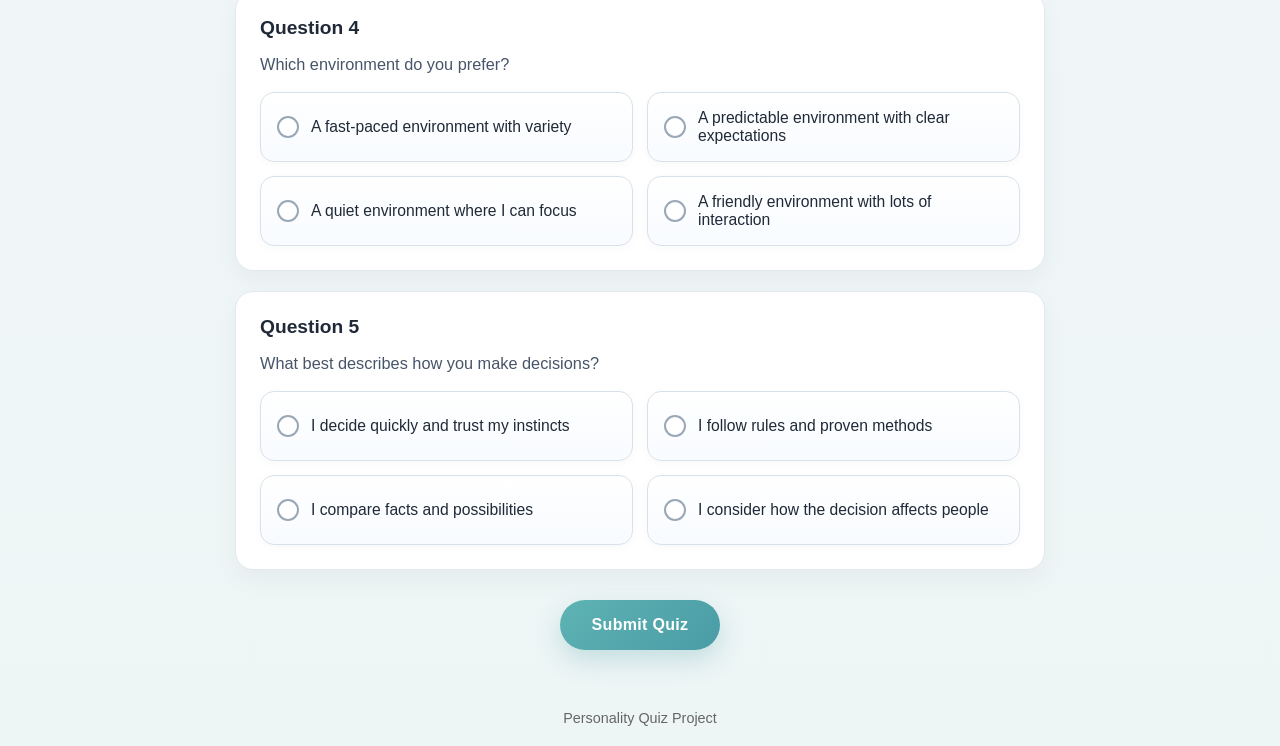
==== commit 218b2056: "Enhance quiz and results page UI and add logo image for the introduction webpage" ====
--- a/ui/quiz.html
+++ b/ui/quiz.html
@@ -13,10 +13,36 @@
     </header>
     <main class="quiz-main">
         <section class="quiz-heading">
+            <p class="eyebrow">Quick assessment</p>
             <h2>Personality Quiz</h2>
             <p>
-                Enter your name and select one choice for each of questions.
+                Discover your strongest traits in under 5 minutes. Choose the answer that feels most like you.
             </p>
+        </section>
+
+        <section class="quiz-summary" aria-label="Quiz summary">
+            <div class="stat-card">
+                <span class="stat-label">Time</span>
+                <strong>5 min</strong>
+            </div>
+            <div class="stat-card">
+                <span class="stat-label">Questions</span>
+                <strong>5</strong>
+            </div>
+            <div class="stat-card">
+                <span class="stat-label">Results</span>
+                <strong>4 colors</strong>
+            </div>
+        </section>
+
+        <section class="color-banner" aria-label="Color personality categories">
+            <h3>Find your true colors</h3>
+            <div class="color-legend">
+                <span class="color-pill blue">Blue</span>
+                <span class="color-pill green">Green</span>
+                <span class="color-pill gold">Gold</span>
+                <span class="color-pill orange">Orange</span>
+            </div>
         </section>
 
         <section class="name-section">
--- a/ui/styles.css
+++ b/ui/styles.css
@@ -5,31 +5,67 @@
 body {
 	margin: 0;
 	font-family: Arial, sans-serif;
-	background-color: #f4f4f4;
+	background: linear-gradient(180deg, #f5f7fb 0%, #edf5f5 100%);
 	color: #222222;
 }
 
 header {
-	background-color: #5eb3b3;
-	border-bottom: 1px solid #4ca3a3;
-	padding: 20px 40px;
+	position: relative;
+	overflow: hidden;
+	background: linear-gradient(135deg, #2d6a8d 0%, #4ab0b0 38%, #7ec9b1 100%);
+	border-bottom: 1px solid rgba(0, 0, 0, 0.08);
+	padding: 30px 40px;
+	box-shadow: 0 10px 30px rgba(45, 106, 141, 0.22);
+}
+
+header::before,
+header::after {
+	content: "";
+	position: absolute;
+	border-radius: 50%;
+	background: rgba(255, 255, 255, 0.12);
+	pointer-events: none;
+}
+
+header::before {
+	width: 220px;
+	height: 220px;
+	top: -90px;
+	right: 10%;
+}
+
+header::after {
+	width: 180px;
+	height: 180px;
+	bottom: -70px;
+	left: 12%;
 }
 
 header h1 {
+	position: relative;
+	z-index: 1;
 	margin: 0;
-	font-size: 1.5rem;
+	font-size: clamp(1.8rem, 3vw, 2.5rem);
 	color: #ffffff;
+	letter-spacing: 0.06em;
+	font-weight: 800;
+	text-transform: uppercase;
+	text-shadow: 0 2px 12px rgba(0, 0, 0, 0.12);
+	text-align: center;
 }
 
 main {
 	min-height: calc(100vh - 140px);
 	display: flex;
+	flex-direction: column;
 	align-items: center;
 	justify-content: center;
+	gap: 24px;
 	padding: 40px 20px;
 }
 
-.welcome-card {
+.welcome-card,
+.history-card {
 	width: 100%;
 	max-width: 700px;
 	background-color: #ffffff;
@@ -39,12 +75,79 @@
 	text-align: center;
 }
 
-.welcome-card h2 {
+.welcome-card h2,
+.history-card h2 {
 	margin-top: 0;
 	font-size: 2rem;
 }
 
-.welcome-card p {
+.logo-image {
+	display: block;
+	width: min(240px, 70%);
+	height: auto;
+	margin: 20px auto 10px;
+	border-radius: 12px;
+}
+
+.personality-colors {
+	display: flex;
+	flex-wrap: wrap;
+	justify-content: center;
+	align-items: center;
+	gap: 10px;
+	font-size: 1.1rem;
+	font-weight: 700;
+	letter-spacing: 0.02em;
+	margin: 20px 0;
+}
+
+.personality-colors .color-blue,
+.personality-colors .color-green,
+.personality-colors .color-gold,
+.personality-colors .color-orange {
+	display: inline-flex;
+	align-items: center;
+	justify-content: center;
+	padding: 8px 16px;
+	border-radius: 999px;
+	color: #ffffff;
+	box-shadow: 0 8px 18px rgba(0, 0, 0, 0.08);
+}
+
+.personality-colors .color-blue {
+	background: linear-gradient(135deg, #4f86c6, #3b5ea9);
+}
+
+.personality-colors .color-green {
+	background: linear-gradient(135deg, #45a16d, #2d7a56);
+}
+
+.personality-colors .color-gold {
+	background: linear-gradient(135deg, #d7a93f, #b9862d);
+}
+
+.personality-colors .color-orange {
+	background: linear-gradient(135deg, #e48d5d, #d56e35);
+}
+
+.color-blue {
+	color: #4f86c6;
+}
+
+.color-green {
+	color: #5aa469;
+}
+
+.color-gold {
+	color: #d4a63d;
+}
+
+.color-orange {
+	color: #e58b45;
+}
+
+.welcome-card p,
+.history-note {
 	line-height: 1.6;
 	margin: 16px 0;
 }
@@ -79,6 +182,51 @@
 	cursor: default;
 }
 
+.history-card {
+	padding: 28px 32px;
+}
+
+.history-list {
+	display: flex;
+	flex-direction: column;
+	gap: 14px;
+	margin-top: 18px;
+}
+
+.history-item {
+	display: grid;
+	grid-template-columns: 1.3fr 1.5fr 1fr;
+	gap: 12px;
+	align-items: center;
+	padding: 14px 16px;
+	background-color: #f9f9f9;
+	border: 1px solid #eeeeee;
+	border-radius: 10px;
+	text-align: left;
+}
+
+.history-name {
+	font-weight: 700;
+	color: #222222;
+}
+
+.history-result {
+	font-weight: 600;
+	color: #333333;
+}
+
+.history-date {
+	color: #666666;
+	font-size: 0.9rem;
+	text-align: right;
+}
+
+.history-note {
+	font-size: 0.9rem;
+	color: #666666;
+	margin-bottom: 0;
+}
+
 footer {
 	text-align: center;
 	padding: 20px;
@@ -99,69 +247,227 @@
 }
 
 .quiz-heading {
-	margin-bottom: 30px;
+	margin-bottom: 20px;
+	text-align: center;
+}
+
+.eyebrow {
+	margin: 0 0 8px;
+	font-size: 0.75rem;
+	font-weight: 700;
+	letter-spacing: 0.14em;
+	text-transform: uppercase;
+	color: #4a9ca5;
 }
 
 .quiz-heading h2 {
 	margin-top: 0;
-	font-size: 2rem;
+	margin-bottom: 10px;
+	font-size: 2.3rem;
+	color: #1f2937;
 }
 
 .quiz-heading p {
 	line-height: 1.6;
+	font-size: 1.03rem;
+	color: #475569;
+	max-width: 620px;
+	margin: 0 auto;
+}
+
+.quiz-summary {
+	display: grid;
+	grid-template-columns: repeat(3, minmax(120px, 1fr));
+	gap: 14px;
+	margin: 0 auto 22px;
+	max-width: 620px;
+}
+
+.stat-card {
+	display: flex;
+	flex-direction: column;
+	align-items: center;
+	padding: 16px 12px;
+	background: linear-gradient(135deg, #ffffff 0%, #f3f9ff 100%);
+	border: 1px solid #dfeaf5;
+	border-radius: 16px;
+	box-shadow: 0 10px 24px rgba(15, 23, 42, 0.03);
+}
+
+.stat-label {
+	font-size: 0.72rem;
+	letter-spacing: 0.08em;
+	text-transform: uppercase;
+	color: #64748b;
+	margin-bottom: 6px;
+}
+
+.stat-card strong {
+	font-size: 1.12rem;
+	color: #1e293b;
+}
+
+.color-banner {
+	background: linear-gradient(135deg, rgba(94, 179, 179, 0.12), rgba(255, 255, 255, 0.8));
+	border: 1px solid rgba(94, 179, 179, 0.2);
+	border-radius: 18px;
+	padding: 18px 20px 20px;
+	margin-bottom: 22px;
+	box-shadow: 0 10px 24px rgba(15, 23, 42, 0.03);
+	text-align: center;
+}
+
+.color-banner h3 {
+	margin: 0 0 14px;
+	font-size: 1rem;
+	letter-spacing: 0.08em;
+	text-transform: uppercase;
+	color: #334155;
+	text-align: center;
+}
+
+.color-legend {
+	display: flex;
+	flex-wrap: wrap;
+	gap: 10px;
+	justify-content: center;
+}
+
+.color-pill {
+	display: inline-flex;
+	align-items: center;
+	justify-content: center;
+	padding: 10px 16px;
+	border-radius: 999px;
+	font-size: 0.9rem;
+	font-weight: 700;
+	color: #ffffff;
+	box-shadow: 0 8px 18px rgba(0, 0, 0, 0.08);
+}
+
+.color-pill.blue {
+	background: linear-gradient(135deg, #4f86c6, #3b5ea9);
+}
+
+.color-pill.green {
+	background: linear-gradient(135deg, #45a16d, #2d7a56);
+}
+
+.color-pill.gold {
+	background: linear-gradient(135deg, #d7a93f, #b9862d);
+}
+
+.color-pill.orange {
+	background: linear-gradient(135deg, #e48d5d, #d56e35);
 }
 
 .name-section {
 	background-color: #ffffff;
-	border: 1px solid #dddddd;
-	border-radius: 8px;
+	border: 1px solid #e2e8f0;
+	border-radius: 16px;
 	padding: 24px;
 	margin-bottom: 24px;
+	box-shadow: 0 8px 24px rgba(15, 23, 42, 0.04);
 }
 
 .name-section label {
 	display: block;
-	font-weight: bold;
+	font-weight: 700;
 	margin-bottom: 10px;
+	color: #1f2937;
 }
 
 .name-section input {
 	width: 100%;
-	padding: 12px;
-	border: 1px solid #bbbbbb;
-	border-radius: 6px;
+	padding: 14px 16px;
+	border: 1px solid #cbd5e1;
+	border-radius: 12px;
 	font-size: 1rem;
+	background-color: #f8fafc;
+	transition: border-color 0.2s ease, box-shadow 0.2s ease;
+}
+
+.name-section input:focus {
+	outline: none;
+	border-color: #5eb3b3;
+	box-shadow: 0 0 0 4px rgba(94, 179, 179, 0.12);
 }
 
 .question-card {
 	background-color: #ffffff;
-	border: 1px solid #dddddd;
-	border-radius: 8px;
+	border: 1px solid #e2e8f0;
+	border-radius: 18px;
 	padding: 24px;
 	margin-bottom: 20px;
+	box-shadow: 0 10px 24px rgba(15, 23, 42, 0.04);
 }
 
 .question-card h2 {
 	margin-top: 0;
-	margin-bottom: 20px;
+	margin-bottom: 16px;
 	font-size: 1.2rem;
+	color: #1f2937;
+}
+
+.question-card p {
+	margin: 0 0 18px;
+	font-size: 1.02rem;
+	color: #475569;
 }
 
 .choices {
 	display: grid;
-	grid-template-columns: repeat(2, 1fr);
+	grid-template-columns: repeat(2, minmax(200px, 1fr));
+	gap: 14px;
+}
+
+.choice-button {
+	display: flex;
+	align-items: center;
+	justify-content: flex-start;
 	gap: 12px;
-}
-
-.choice-button {
-	min-height: 55px;
-	padding: 12px;
-	border: 1px solid #999999;
-	border-radius: 6px;
+	min-height: 70px;
+	padding: 14px 16px;
+	border: 1.5px solid #d9e1ea;
+	border-radius: 14px;
+	background: linear-gradient(180deg, #ffffff 0%, #f8fbff 100%);
+	color: #1f2937;
+	font-size: 0.98rem;
+	font-weight: 500;
+	text-align: left;
+	cursor: default;
+	transition: all 0.2s ease;
+	box-shadow: 0 2px 8px rgba(15, 23, 42, 0.03);
+}
+
+.choice-button::before {
+	content: "";
+	display: inline-block;
+	width: 18px;
+	height: 18px;
+	border: 2px solid #9aa7b7;
+	border-radius: 50%;
 	background-color: #ffffff;
-	color: #222222;
-	font-size: 1rem;
-	cursor: default;
+	flex-shrink: 0;
+}
+
+.choice-button:hover {
+	border-color: #7dc7c3;
+	box-shadow: 0 10px 18px rgba(90, 170, 170, 0.12);
+	transform: translateY(-1px);
+}
+
+.choice-button:focus,
+.choice-button:active {
+	outline: none;
+	border-color: #5eb3b3;
+	background: linear-gradient(180deg, #f1fbfb 0%, #e9f6f6 100%);
+}
+
+.choice-button:focus::before,
+.choice-button:active::before {
+	border-color: #5eb3b3;
+	background: radial-gradient(circle, #5eb3b3 0%, #5eb3b3 40%, #ffffff 41%, #ffffff 100%);
 }
 
 .submit-area {
@@ -170,13 +476,36 @@
 }
 
 .submit-button {
-	padding: 14px 30px;
+	padding: 16px 32px;
 	border: none;
-	border-radius: 6px;
-	background-color: #5eb3b3;
+	border-radius: 999px;
+	background: linear-gradient(135deg, #5eb3b3 0%, #4a9ca5 100%);
 	color: #ffffff;
 	font-size: 1rem;
+	font-weight: 700;
+	letter-spacing: 0.02em;
 	cursor: default;
+	box-shadow: 0 10px 24px rgba(74, 156, 165, 0.25);
+}
+
+@media (max-width: 640px) {
+	.quiz-summary {
+		grid-template-columns: 1fr;
+	}
+
+	.choices {
+		display: grid;
+		grid-template-columns: 1fr;
+	}
+
+	.question-card,
+	.name-section {
+		padding: 20px 16px;
+	}
+
+	.quiz-heading h2 {
+		font-size: 2rem;
+	}
 }
 
 @media (max-width: 600px) {
@@ -198,41 +527,89 @@
 
 .results-card {
 	width: 100%;
-	max-width: 700px;
+	max-width: 760px;
 	background-color: #ffffff;
 	border: 1px solid #dddddd;
-	border-radius: 8px;
-	padding: 40px;
-	text-align: center;
+	border-radius: 12px;
+	padding: 40px 32px;
+	text-align: center;
+	box-shadow: 0 8px 24px rgba(0, 0, 0, 0.04);
+}
+
+.result-badge {
+	display: inline-block;
+	padding: 8px 14px;
+	border-radius: 999px;
+	background-color: #e7f5f5;
+	color: #2b7a7a;
+	font-size: 0.8rem;
+	font-weight: bold;
+	letter-spacing: 0.08em;
+	text-transform: uppercase;
+	margin-bottom: 18px;
 }
 
 .results-card h2 {
 	margin-top: 0;
-	margin-bottom: 16px;
-	font-size: 2rem;
+	margin-bottom: 20px;
+	font-size: 2.2rem;
+}
+
+.result-panel {
+	background: linear-gradient(180deg, #f9f9f9 0%, #f2f7f7 100%);
+	border: 1px solid #e3e3e3;
+	border-radius: 12px;
+	padding: 28px 22px;
+	margin: 24px 0;
+}
+
+.result-label {
+	margin: 0;
+	font-size: 0.8rem;
+	letter-spacing: 0.08em;
+	text-transform: uppercase;
+	color: #666666;
 }
 
 .personality-result {
-	margin: 24px 0;
-	font-size: 2.2rem;
-	color: #5eb3b3;
-}
-
-.results-card p {
-	line-height: 1.6;
-	margin: 16px 0;
-}
-
-.stats-button {
+	margin: 12px 0 16px;
+	font-size: 3rem;
+	line-height: 1;
+}
+
+.result-description {
+	margin: 0;
+	line-height: 1.7;
+	font-size: 1.04rem;
+	color: #333333;
+}
+
+.result-actions {
+	display: flex;
+	justify-content: center;
+	gap: 14px;
+	flex-wrap: wrap;
+	margin-top: 24px;
+}
+
+.stats-button,
+.secondary-button {
 	display: inline-block;
-	margin-top: 20px;
-	padding: 12px 24px;
+	padding: 12px 22px;
 	border: none;
 	border-radius: 6px;
+	font-size: 1rem;
+	cursor: default;
+}
+
+.stats-button {
 	background-color: #5eb3b3;
 	color: #ffffff;
-	font-size: 1rem;
-	cursor: default;
+}
+
+.secondary-button {
+	background-color: #f0f0f0;
+	color: #333333;
 }
 
 .statistics-main {
